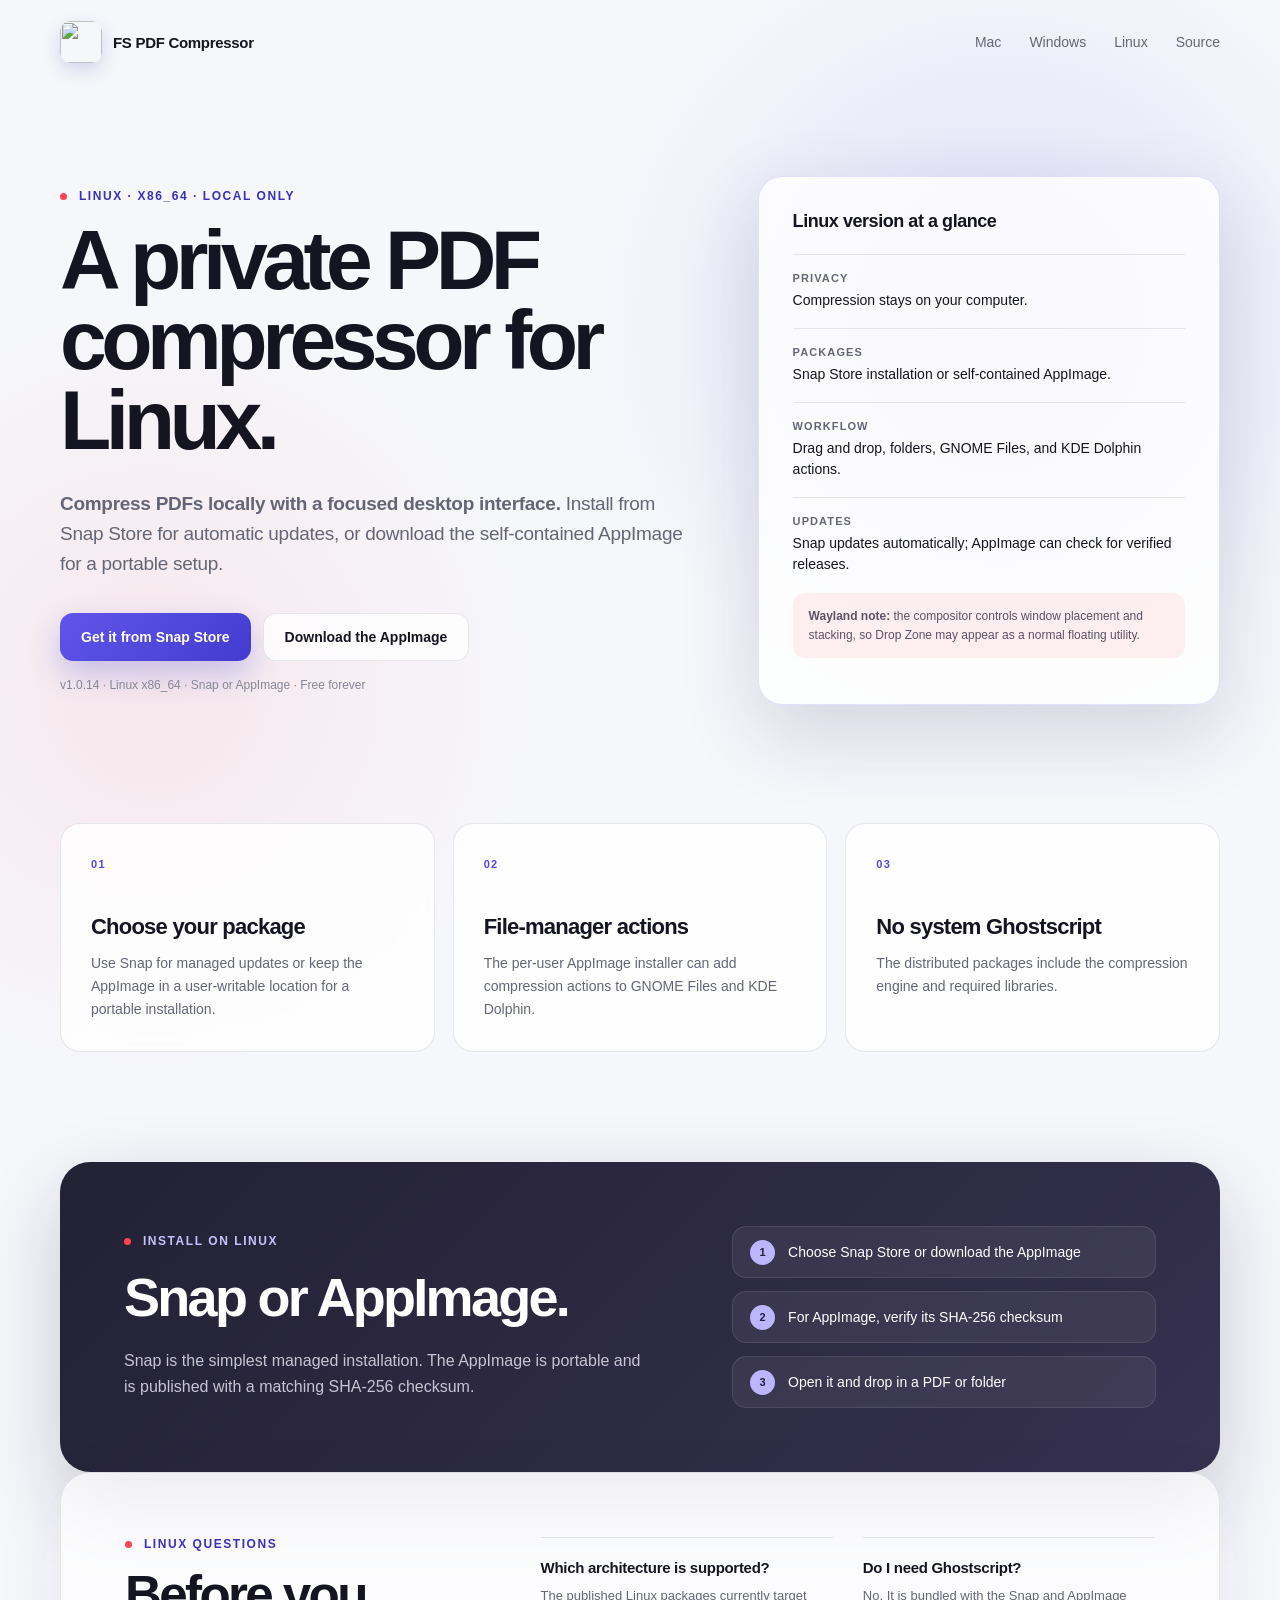
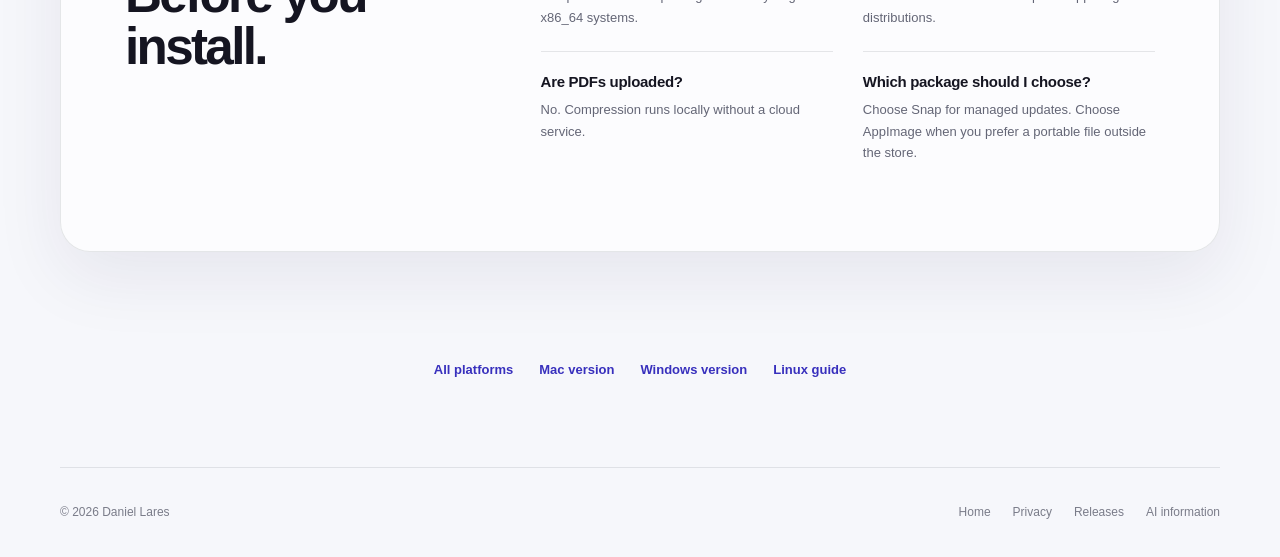
==== docs/linux/index.html @ e6e1ffca "Add platform-specific download pages" ====
<!doctype html>
<html lang="en">
  <head>
    <meta charset="utf-8">
    <meta name="viewport" content="width=device-width, initial-scale=1">
    <title>Free Offline PDF Compressor for Linux | FS PDF Compressor</title>
    <meta name="description" content="Compress PDFs locally on x86_64 Linux. Install from Snap Store or use the portable AppImage. Free, open source, and private.">
    <meta name="robots" content="index, follow, max-image-preview:large"><meta name="theme-color" content="#f6f7fb"><link rel="canonical" href="https://gitlares.github.io/fs-pdf-compressor/linux/">
    <meta property="og:type" content="website"><meta property="og:title" content="Free Offline PDF Compressor for Linux | FS PDF Compressor"><meta property="og:description" content="A private Linux PDF compressor available from Snap Store or as a portable AppImage."><meta property="og:url" content="https://gitlares.github.io/fs-pdf-compressor/linux/"><meta property="og:image" content="https://gitlares.github.io/fs-pdf-compressor/og.png"><meta name="twitter:card" content="summary_large_image">
    <link rel="icon" href="https://raw.githubusercontent.com/gitlares/fs-pdf-compressor/main/assets/PDFCompresor.png"><link rel="stylesheet" href="../styles.css">
    <script id="software-application-data" type="application/ld+json">{"@context":"https://schema.org","@graph":[{"@type":"WebPage","@id":"https://gitlares.github.io/fs-pdf-compressor/linux/#webpage","url":"https://gitlares.github.io/fs-pdf-compressor/linux/","name":"Free Offline PDF Compressor for Linux","about":{"@id":"https://gitlares.github.io/fs-pdf-compressor/#software"},"inLanguage":"en"},{"@type":"SoftwareApplication","@id":"https://gitlares.github.io/fs-pdf-compressor/#software","name":"FS PDF Compressor","description":"A free, open-source desktop PDF compressor that processes files locally on x86_64 Linux.","applicationCategory":"UtilitiesApplication","operatingSystem":"Linux x86_64","softwareVersion":"1.0.14","downloadUrl":"https://snapcraft.io/fs-pdf-compressor","license":"https://github.com/gitlares/fs-pdf-compressor/blob/main/LICENSE","isAccessibleForFree":true,"offers":{"@type":"Offer","price":"0","priceCurrency":"USD"}}]}</script>
    <script src="../app.js" defer></script>
  </head>
  <body>
    <header class="site-header"><a class="brand" href="../?platform=all" aria-label="FS PDF Compressor home"><img src="https://raw.githubusercontent.com/gitlares/fs-pdf-compressor/main/assets/PDFCompresor.png" alt="" width="42" height="42"><span>FS PDF Compressor</span></a><nav aria-label="Primary navigation"><a href="../mac/">Mac</a><a href="../windows/">Windows</a><a href="../linux/" aria-current="page">Linux</a><a href="https://github.com/gitlares/fs-pdf-compressor">Source</a></nav></header>
    <main>
      <section class="platform-hero"><div><p class="eyebrow"><span></span> Linux · x86_64 · Local only</p><h1>A private PDF compressor for Linux.</h1><p class="lede"><strong>Compress PDFs locally with a focused desktop interface.</strong> Install from Snap Store for automatic updates, or download the self-contained AppImage for a portable setup.</p><div class="hero-actions"><a class="button primary" href="https://snapcraft.io/fs-pdf-compressor">Get it from Snap Store</a><a class="button secondary" id="linux-download-button" href="https://github.com/gitlares/fs-pdf-compressor/releases/latest/download/FS-PDF-Compressor-x86_64.AppImage">Download the AppImage</a></div><p class="release-meta"><span data-release-version>v1.0.14</span> · Linux x86_64 · Snap or AppImage · Free forever</p></div>
        <aside class="platform-panel" aria-label="Linux version facts"><h2>Linux version at a glance</h2><dl><div><dt>Privacy</dt><dd>Compression stays on your computer.</dd></div><div><dt>Packages</dt><dd>Snap Store installation or self-contained AppImage.</dd></div><div><dt>Workflow</dt><dd>Drag and drop, folders, GNOME Files, and KDE Dolphin actions.</dd></div><div><dt>Updates</dt><dd>Snap updates automatically; AppImage can check for verified releases.</dd></div></dl><p class="platform-note"><strong>Wayland note:</strong> the compositor controls window placement and stacking, so Drop Zone may appear as a normal floating utility.</p></aside>
      </section>
      <section class="features" aria-label="Linux features"><article><span class="feature-number">01</span><h2>Choose your package</h2><p>Use Snap for managed updates or keep the AppImage in a user-writable location for a portable installation.</p></article><article><span class="feature-number">02</span><h2>File-manager actions</h2><p>The per-user AppImage installer can add compression actions to GNOME Files and KDE Dolphin.</p></article><article><span class="feature-number">03</span><h2>No system Ghostscript</h2><p>The distributed packages include the compression engine and required libraries.</p></article></section>
      <section class="install-card"><div><p class="eyebrow"><span></span> Install on Linux</p><h2>Snap or AppImage.</h2><p>Snap is the simplest managed installation. The AppImage is portable and is published with a matching SHA-256 checksum.</p></div><div class="platform-installs"><ol><li><span>1</span>Choose Snap Store or download the AppImage</li><li><span>2</span>For AppImage, verify its SHA-256 checksum</li><li><span>3</span>Open it and drop in a PDF or folder</li></ol></div></section>
      <section class="answers" aria-labelledby="linux-answers-title"><div class="answers-intro"><p class="eyebrow"><span></span> Linux questions</p><h2 id="linux-answers-title">Before you install.</h2></div><dl class="answers-grid"><div><dt>Which architecture is supported?</dt><dd>The published Linux packages currently target x86_64 systems.</dd></div><div><dt>Do I need Ghostscript?</dt><dd>No. It is bundled with the Snap and AppImage distributions.</dd></div><div><dt>Are PDFs uploaded?</dt><dd>No. Compression runs locally without a cloud service.</dd></div><div><dt>Which package should I choose?</dt><dd>Choose Snap for managed updates. Choose AppImage when you prefer a portable file outside the store.</dd></div></dl></section>
      <div class="platform-links"><a href="../?platform=all">All platforms</a><a href="../mac/">Mac version</a><a href="../windows/">Windows version</a><a href="https://github.com/gitlares/fs-pdf-compressor/blob/main/docs/LINUX.md">Linux guide</a></div>
    </main>
    <footer><span>© 2026 Daniel Lares</span><div><a href="../?platform=all">Home</a><a href="https://github.com/gitlares/fs-pdf-compressor/blob/main/PRIVACY.md">Privacy</a><a href="https://github.com/gitlares/fs-pdf-compressor/releases">Releases</a><a href="../llms.txt">AI information</a></div></footer>
  </body>
</html>
---- docs/styles.css ----
:root {
  color-scheme: light;
  --ink: #151521;
  --muted: #646676;
  --line: rgba(27, 29, 45, 0.1);
  --surface: rgba(255, 255, 255, 0.82);
  --blue: #5148e5;
  --blue-dark: #3830bd;
  --red: #ff4254;
  --shadow: 0 28px 80px rgba(34, 31, 78, 0.16);
}

* { box-sizing: border-box; }

html { scroll-behavior: smooth; }

body {
  margin: 0;
  color: var(--ink);
  background:
    radial-gradient(circle at 78% 15%, rgba(86, 76, 231, 0.15), transparent 25rem),
    radial-gradient(circle at 12% 32%, rgba(255, 66, 84, 0.09), transparent 24rem),
    #f6f7fb;
  font-family: -apple-system, BlinkMacSystemFont, "SF Pro Display", "Helvetica Neue", sans-serif;
  -webkit-font-smoothing: antialiased;
}

a { color: inherit; text-decoration: none; }

.site-header,
main,
footer {
  width: min(1160px, calc(100% - 40px));
  margin-inline: auto;
}

.site-header {
  height: 84px;
  display: flex;
  align-items: center;
  justify-content: space-between;
}

.brand { display: flex; align-items: center; gap: 11px; font-size: 15px; font-weight: 700; letter-spacing: -0.02em; }
.brand img { border-radius: 11px; box-shadow: 0 7px 18px rgba(44, 36, 141, 0.16); }
nav { display: flex; gap: 28px; font-size: 14px; color: var(--muted); }
nav a:hover, footer a:hover { color: var(--ink); }

.hero {
  min-height: 670px;
  display: grid;
  grid-template-columns: 0.9fr 1.1fr;
  gap: 64px;
  align-items: center;
  padding: 54px 0 86px;
}

.eyebrow {
  margin: 0 0 18px;
  color: var(--blue-dark);
  font-size: 12px;
  font-weight: 750;
  letter-spacing: 0.13em;
  text-transform: uppercase;
}

.eyebrow span { display: inline-block; width: 7px; height: 7px; margin-right: 7px; border-radius: 50%; background: var(--red); }

h1 {
  margin: 0;
  font-size: clamp(54px, 7vw, 84px);
  line-height: 0.95;
  letter-spacing: -0.065em;
  font-weight: 760;
}

.lede { max-width: 560px; margin: 28px 0 0; color: var(--muted); font-size: 19px; line-height: 1.58; letter-spacing: -0.015em; }
.hero-actions { display: flex; flex-wrap: wrap; gap: 12px; margin-top: 34px; }
.button { min-height: 48px; padding: 0 21px; border-radius: 13px; display: inline-flex; align-items: center; justify-content: center; gap: 9px; font-size: 14px; font-weight: 700; transition: transform .18s ease, box-shadow .18s ease, background .18s ease; }
.button:hover { transform: translateY(-2px); }
.button.primary { color: white; background: linear-gradient(135deg, #5f55ea, #433bcf); box-shadow: 0 13px 30px rgba(74, 64, 214, 0.26); }
.button.primary:hover { box-shadow: 0 17px 34px rgba(74, 64, 214, 0.34); }
.button.secondary { background: rgba(255, 255, 255, 0.78); border: 1px solid var(--line); }
.release-meta { margin: 17px 0 0; color: #858796; font-size: 12px; }

.app-preview { overflow: hidden; border: 1px solid rgba(44, 46, 70, 0.18); border-radius: 22px; background: #fafafa; box-shadow: var(--shadow); transform: perspective(1200px) rotateY(-2deg) rotateX(1deg); }
.window-titlebar { height: 48px; display: grid; grid-template-columns: 1fr auto 1fr; align-items: center; padding: 0 17px; border-bottom: 1px solid #dddde2; background: rgba(249, 249, 249, 0.92); }
.window-titlebar strong { font-size: 13px; color: #50515a; }
.traffic-lights { display: flex; gap: 8px; }
.traffic-lights i { width: 12px; height: 12px; border-radius: 50%; background: #ff5f57; border: 1px solid rgba(0, 0, 0, 0.08); }
.traffic-lights i:nth-child(2) { background: #febc2e; }
.traffic-lights i:nth-child(3) { background: #28c840; }
.drop-area { height: 360px; display: grid; place-items: center; background: #f7f7f7; }
.drop-target { width: 165px; height: 165px; display: grid; place-items: center; border: 3px dashed #d5d5da; border-radius: 24px; }
.arrow { color: #c7c7cd; font-size: 70px; font-weight: 180; line-height: 1; transform: translateY(-5px); }
.window-footer { min-height: 52px; padding: 9px 14px; display: flex; align-items: center; gap: 12px; border-top: 1px solid #d8d8dc; background: rgba(250, 250, 250, 0.96); font-size: 11px; color: #555660; }
.small-button, .again { min-height: 28px; padding: 0 11px; border-radius: 8px; display: inline-flex; align-items: center; justify-content: center; background: #ececef; }
.small-button { min-width: 34px; padding-inline: 8px; }
.footer-copy { flex: 1; white-space: nowrap; }
.checkbox { white-space: nowrap; display: flex; gap: 5px; align-items: center; }
.checkbox i { width: 13px; height: 13px; border-radius: 4px; background: #e0e0e4; }
.again { color: #b0b0b6; white-space: nowrap; }

.features { display: grid; grid-template-columns: repeat(3, 1fr); gap: 18px; padding: 42px 0 110px; }
.features article { padding: 30px; border: 1px solid var(--line); border-radius: 20px; background: var(--surface); backdrop-filter: blur(16px); }
.feature-number { color: var(--blue); font-size: 11px; font-weight: 800; letter-spacing: .12em; }
.features h2 { margin: 42px 0 12px; font-size: 22px; letter-spacing: -0.035em; }
.features p { margin: 0; color: var(--muted); font-size: 14px; line-height: 1.65; }

.release-card {
  margin-bottom: 110px;
  padding: 58px 64px;
  display: grid;
  grid-template-columns: .85fr 1.15fr;
  gap: 72px;
  border: 1px solid rgba(81, 72, 229, 0.16);
  border-radius: 30px;
  background: linear-gradient(135deg, rgba(255, 255, 255, 0.9), rgba(238, 236, 255, 0.82));
  box-shadow: 0 24px 70px rgba(34, 31, 78, 0.08);
}
.release-card h2 { margin: 0; font-size: clamp(36px, 4vw, 52px); line-height: 1; letter-spacing: -0.052em; }
.release-card-details > p { margin: 0; color: var(--muted); font-size: 15px; line-height: 1.72; }
.release-card ul { margin: 26px 0 0; padding: 0; list-style: none; display: grid; gap: 13px; }
.release-card li { position: relative; padding-left: 24px; color: var(--ink); font-size: 14px; line-height: 1.58; }
.release-card li::before { content: "✓"; position: absolute; left: 0; color: var(--blue); font-weight: 800; }
.release-links { margin-top: 30px; display: flex; flex-wrap: wrap; gap: 12px 24px; }
.release-links a { color: var(--blue-dark); font-size: 13px; font-weight: 750; }
.release-links a:hover { text-decoration: underline; }

.answers {
  margin-bottom: 110px;
  padding: 64px;
  display: grid;
  grid-template-columns: .72fr 1.28fr;
  gap: 70px;
  border: 1px solid var(--line);
  border-radius: 30px;
  background: rgba(255, 255, 255, 0.66);
  box-shadow: 0 24px 70px rgba(34, 31, 78, 0.08);
}

.answers-intro h2 {
  margin: 0;
  max-width: 390px;
  font-size: clamp(36px, 4vw, 52px);
  line-height: 1;
  letter-spacing: -0.052em;
}

.answers-intro > p:not(.eyebrow) {
  max-width: 430px;
  margin: 22px 0 0;
  color: var(--muted);
  font-size: 15px;
  line-height: 1.7;
}

.answers-grid {
  margin: 0;
  display: grid;
  grid-template-columns: repeat(2, minmax(0, 1fr));
  gap: 0 30px;
}

.answers-grid div {
  padding: 21px 0 23px;
  border-top: 1px solid var(--line);
}

.answers-grid dt {
  color: var(--ink);
  font-size: 15px;
  font-weight: 730;
  letter-spacing: -0.02em;
}

.answers-grid dd {
  margin: 9px 0 0;
  color: var(--muted);
  font-size: 13px;
  line-height: 1.65;
}

.install-card { padding: 64px; display: grid; grid-template-columns: 1.1fr .9fr; gap: 90px; align-items: center; border-radius: 30px; color: white; background: linear-gradient(135deg, #232134, #35314f); box-shadow: 0 30px 80px rgba(24, 22, 46, 0.2); }
.install-card .eyebrow { color: #c7c1ff; }
.install-card h2 { margin: 0; font-size: clamp(34px, 5vw, 54px); letter-spacing: -0.05em; }
.install-card p:not(.eyebrow) { max-width: 590px; margin: 20px 0 0; color: #c7c5d2; line-height: 1.65; }
.platform-installs { display: grid; gap: 22px; }
.platform-installs h3 { margin: 0 0 10px; color: #dedbe9; font-size: 12px; letter-spacing: .12em; text-transform: uppercase; }
.install-card ol { margin: 0; padding: 0; list-style: none; display: grid; gap: 13px; }
.install-card li { min-height: 52px; padding: 0 17px; display: flex; align-items: center; gap: 13px; border: 1px solid rgba(255,255,255,.1); border-radius: 14px; background: rgba(255,255,255,.06); font-size: 14px; }
.install-card li span { width: 25px; height: 25px; display: grid; place-items: center; border-radius: 50%; color: #242136; background: #bcb6ff; font-size: 11px; font-weight: 800; }

.closing { padding: 130px 20px 110px; text-align: center; }
.closing img { border-radius: 25px; box-shadow: 0 18px 50px rgba(70, 57, 192, 0.18); }
.closing h2 { margin: 30px 0 8px; font-size: clamp(42px, 6vw, 70px); letter-spacing: -0.06em; }
.closing p { color: var(--muted); }
.centered { justify-content: center; }

footer { min-height: 90px; padding: 28px 0; display: flex; justify-content: space-between; align-items: center; border-top: 1px solid var(--line); color: #7a7c89; font-size: 12px; }
footer div { display: flex; gap: 22px; }

.platform-hero {
  padding: 92px 0 76px;
  display: grid;
  grid-template-columns: 1.15fr .85fr;
  gap: 72px;
  align-items: center;
}

.platform-hero h1 { max-width: 820px; }
.platform-hero .lede { max-width: 680px; }

.platform-panel {
  padding: 34px;
  border: 1px solid rgba(81, 72, 229, 0.16);
  border-radius: 24px;
  background: rgba(255, 255, 255, 0.8);
  box-shadow: var(--shadow);
}

.platform-panel h2 { margin: 0 0 22px; font-size: 18px; letter-spacing: -.025em; }
.platform-panel dl { margin: 0; display: grid; gap: 17px; }
.platform-panel div { padding-top: 17px; border-top: 1px solid var(--line); }
.platform-panel dt { color: var(--muted); font-size: 11px; font-weight: 750; letter-spacing: .1em; text-transform: uppercase; }
.platform-panel dd { margin: 6px 0 0; font-size: 14px; line-height: 1.5; }

.platform-note {
  margin-top: 18px;
  padding: 14px 16px;
  border-radius: 12px;
  color: #5b5366;
  background: rgba(255, 66, 84, 0.08);
  font-size: 12px;
  line-height: 1.55;
}

.platform-links {
  margin: 0 0 90px;
  display: flex;
  flex-wrap: wrap;
  justify-content: center;
  gap: 12px 26px;
  color: var(--blue-dark);
  font-size: 13px;
  font-weight: 700;
}

.platform-links a:hover { text-decoration: underline; }

@media (max-width: 900px) {
  .hero { grid-template-columns: 1fr; gap: 56px; padding-top: 70px; }
  .app-preview { transform: none; }
  .features { grid-template-columns: 1fr; }
  .features h2 { margin-top: 24px; }
  .release-card { grid-template-columns: 1fr; gap: 38px; padding: 42px; }
  .answers { grid-template-columns: 1fr; gap: 38px; padding: 42px; }
  .install-card { grid-template-columns: 1fr; gap: 42px; padding: 42px; }
  .platform-hero { grid-template-columns: 1fr; gap: 42px; padding-top: 70px; }
}

@media (max-width: 620px) {
  .site-header, main, footer { width: min(100% - 24px, 1160px); }
  .site-header nav { gap: 15px; }
  .brand span { display: none; }
  .hero { min-height: auto; padding-top: 50px; }
  h1 { font-size: 54px; }
  .lede { font-size: 17px; }
  .hero-actions { align-items: stretch; flex-direction: column; }
  .button { width: 100%; }
  .drop-area { height: 260px; }
  .drop-target { width: 130px; height: 130px; }
  .window-footer { gap: 8px; }
  .checkbox, .again { display: none; }
  .features { padding-bottom: 70px; }
  .release-card { margin-bottom: 70px; padding: 32px 24px; border-radius: 22px; }
  .answers { margin-bottom: 70px; padding: 32px 24px; border-radius: 22px; }
  .answers-grid { grid-template-columns: 1fr; }
  .install-card { padding: 32px 24px; border-radius: 22px; }
  .closing { padding: 90px 10px 80px; }
  footer { align-items: flex-start; gap: 18px; flex-direction: column; }
}

@media (prefers-reduced-motion: reduce) {
  html { scroll-behavior: auto; }
  .button { transition: none; }
}
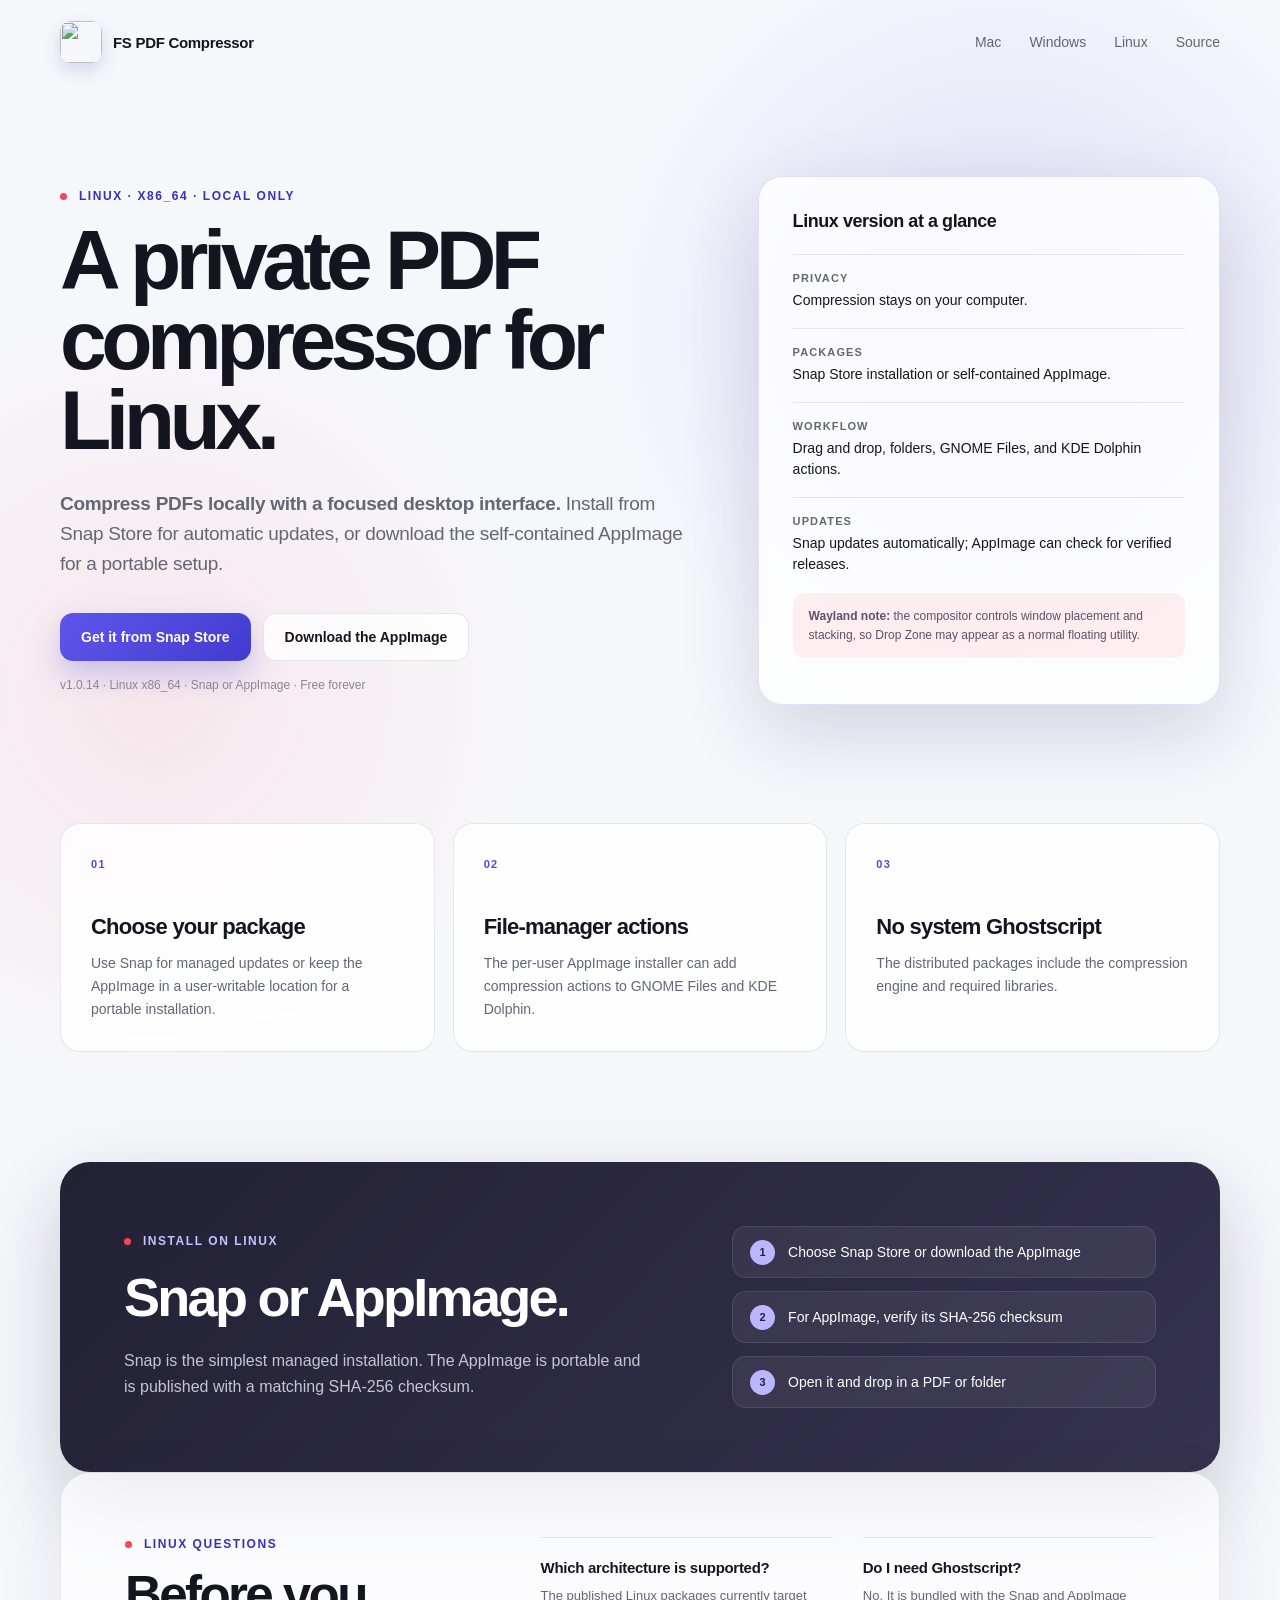
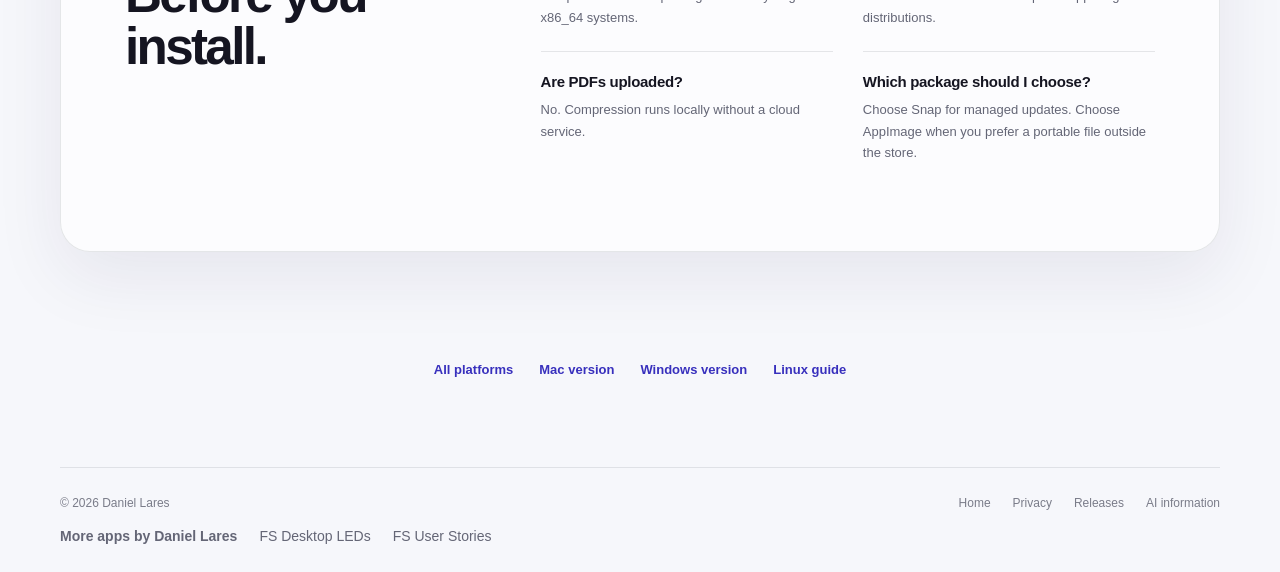
==== commit 6f191b78: "Link related FS apps in the README and website footer" ====
--- a/docs/linux/index.html
+++ b/docs/linux/index.html
@@ -22,6 +22,12 @@
       <section class="answers" aria-labelledby="linux-answers-title"><div class="answers-intro"><p class="eyebrow"><span></span> Linux questions</p><h2 id="linux-answers-title">Before you install.</h2></div><dl class="answers-grid"><div><dt>Which architecture is supported?</dt><dd>The published Linux packages currently target x86_64 systems.</dd></div><div><dt>Do I need Ghostscript?</dt><dd>No. It is bundled with the Snap and AppImage distributions.</dd></div><div><dt>Are PDFs uploaded?</dt><dd>No. Compression runs locally without a cloud service.</dd></div><div><dt>Which package should I choose?</dt><dd>Choose Snap for managed updates. Choose AppImage when you prefer a portable file outside the store.</dd></div></dl></section>
       <div class="platform-links"><a href="../?platform=all">All platforms</a><a href="../mac/">Mac version</a><a href="../windows/">Windows version</a><a href="https://github.com/gitlares/fs-pdf-compressor/blob/main/docs/LINUX.md">Linux guide</a></div>
     </main>
-    <footer><span>© 2026 Daniel Lares</span><div><a href="../?platform=all">Home</a><a href="https://github.com/gitlares/fs-pdf-compressor/blob/main/PRIVACY.md">Privacy</a><a href="https://github.com/gitlares/fs-pdf-compressor/releases">Releases</a><a href="../llms.txt">AI information</a></div></footer>
+    <footer><span>© 2026 Daniel Lares</span><div><a href="../?platform=all">Home</a><a href="https://github.com/gitlares/fs-pdf-compressor/blob/main/PRIVACY.md">Privacy</a><a href="https://github.com/gitlares/fs-pdf-compressor/releases">Releases</a><a href="../llms.txt">AI information</a></div>
+      <nav class="related-projects" aria-label="More apps by Daniel Lares">
+        <span>More apps by Daniel Lares</span>
+        <a href="https://gitlares.github.io/fs-desktop-leds/">FS Desktop LEDs</a>
+        <a href="https://gitlares.github.io/fs-user-stories/">FS User Stories</a>
+      </nav>
+    </footer>
   </body>
 </html>
--- a/docs/styles.css
+++ b/docs/styles.css
@@ -285,3 +285,28 @@
   html { scroll-behavior: auto; }
   .button { transition: none; }
 }
+
+/* Shared project links wrap independently from the utility links. */
+footer {
+  flex-wrap: wrap;
+  gap: 18px 24px;
+}
+footer > div {
+  flex-wrap: wrap;
+  max-width: 100%;
+  gap: 12px 22px;
+}
+footer .related-projects {
+  flex-basis: 100%;
+  display: flex;
+  flex-wrap: wrap;
+  align-items: center;
+  gap: 12px 22px;
+}
+footer .related-projects span {
+  font-weight: 600;
+}
+footer .related-projects a:hover {
+  text-decoration: underline;
+  text-underline-offset: 3px;
+}
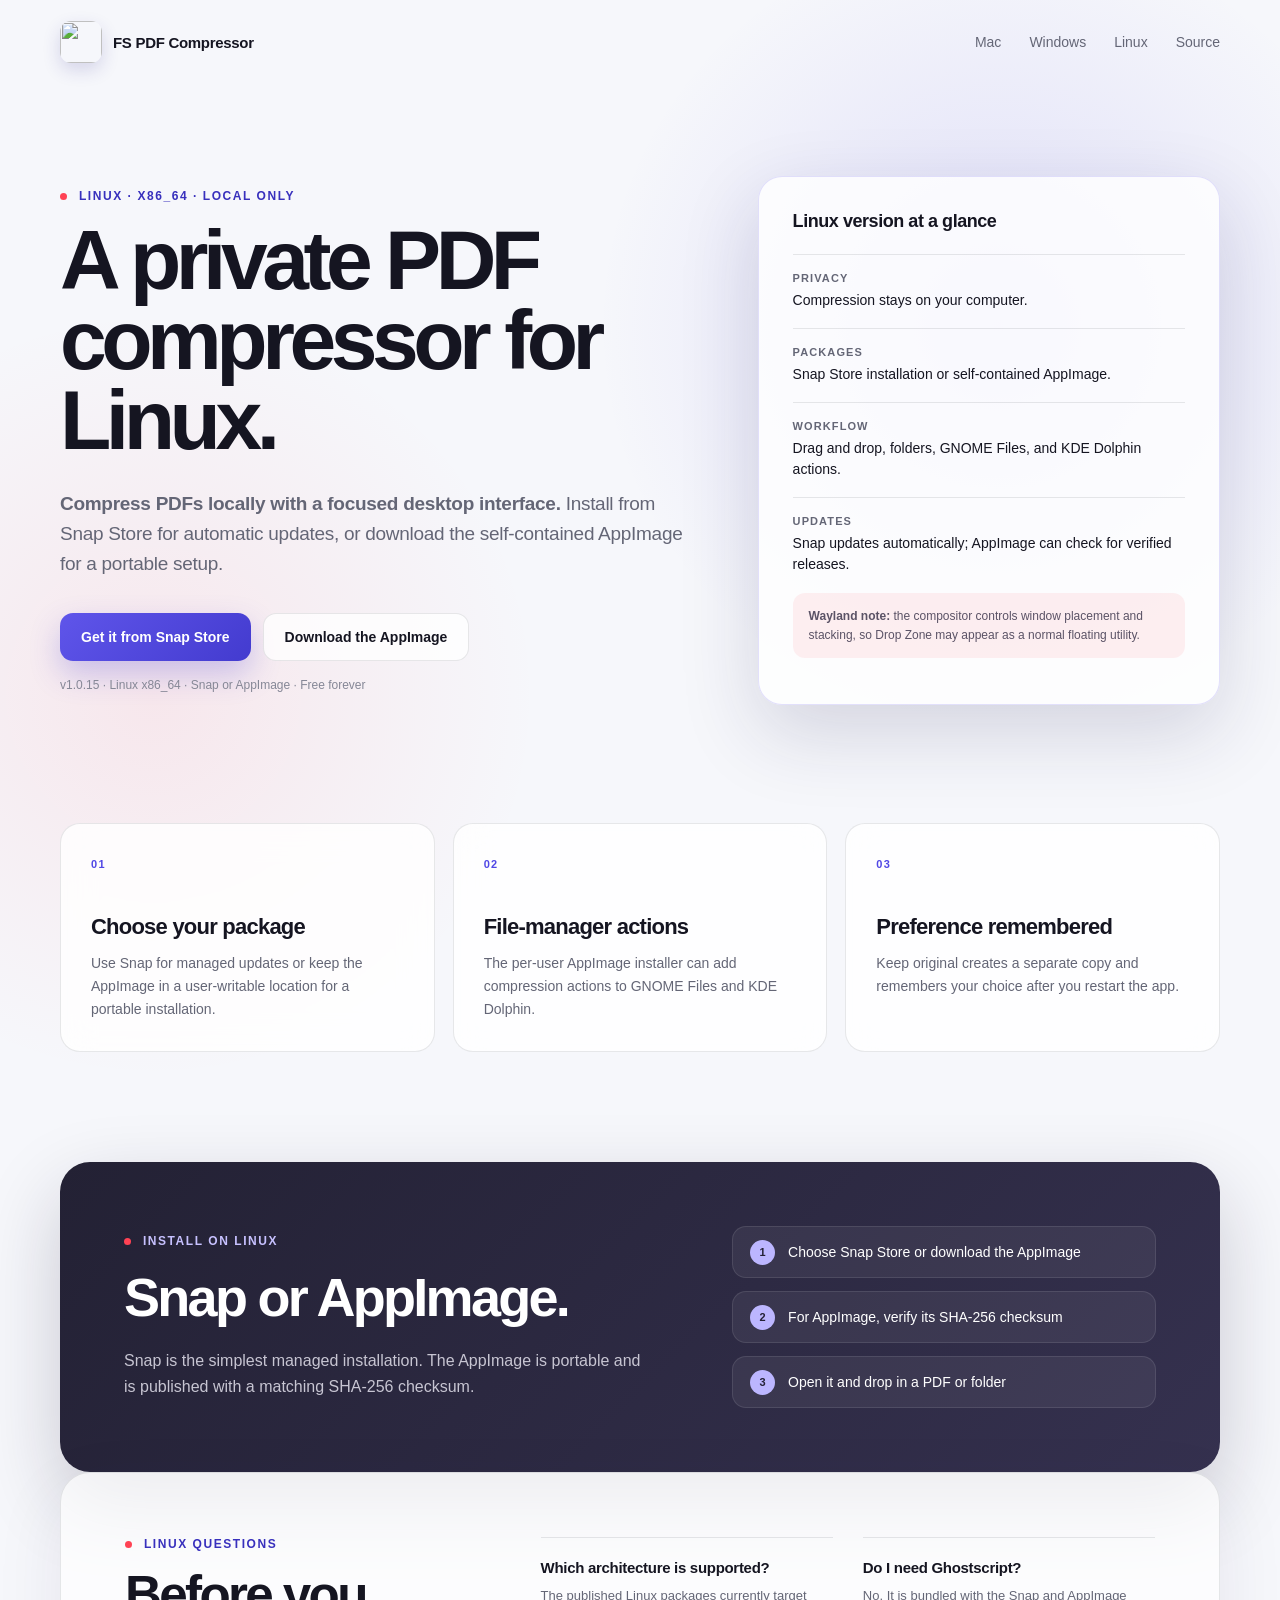
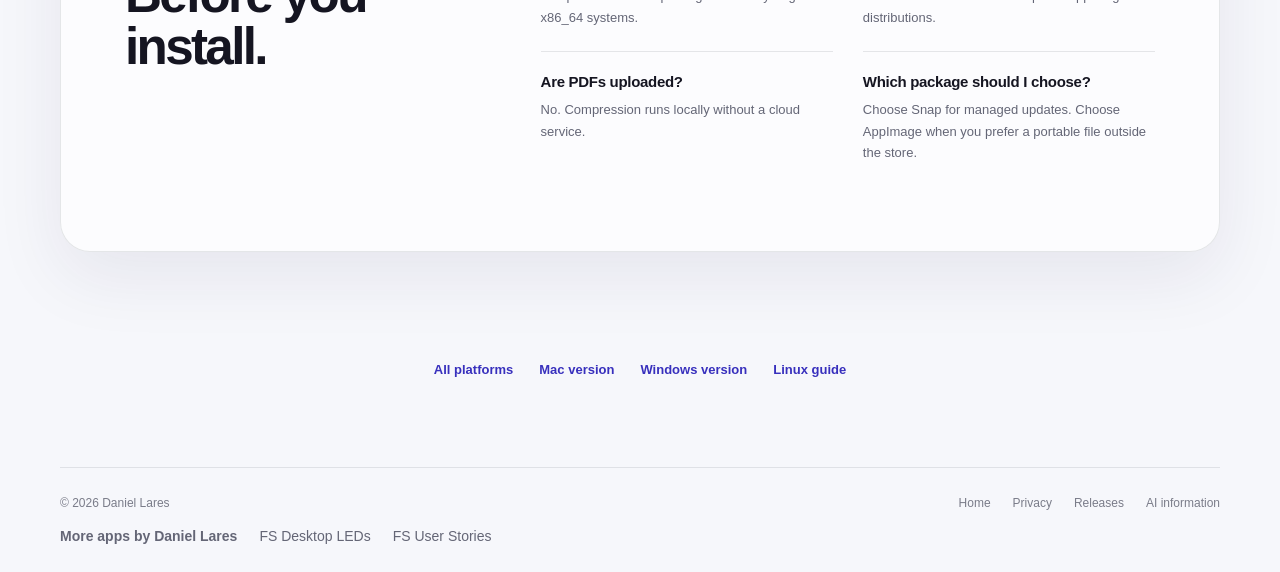
==== commit 626de981: "Publish 1.0.15 documentation" ====
--- a/docs/linux/index.html
+++ b/docs/linux/index.html
@@ -8,16 +8,16 @@
     <meta name="robots" content="index, follow, max-image-preview:large"><meta name="theme-color" content="#f6f7fb"><link rel="canonical" href="https://gitlares.github.io/fs-pdf-compressor/linux/">
     <meta property="og:type" content="website"><meta property="og:title" content="Free Offline PDF Compressor for Linux | FS PDF Compressor"><meta property="og:description" content="A private Linux PDF compressor available from Snap Store or as a portable AppImage."><meta property="og:url" content="https://gitlares.github.io/fs-pdf-compressor/linux/"><meta property="og:image" content="https://gitlares.github.io/fs-pdf-compressor/og.png"><meta name="twitter:card" content="summary_large_image">
     <link rel="icon" href="https://raw.githubusercontent.com/gitlares/fs-pdf-compressor/main/assets/PDFCompresor.png"><link rel="stylesheet" href="../styles.css">
-    <script id="software-application-data" type="application/ld+json">{"@context":"https://schema.org","@graph":[{"@type":"WebPage","@id":"https://gitlares.github.io/fs-pdf-compressor/linux/#webpage","url":"https://gitlares.github.io/fs-pdf-compressor/linux/","name":"Free Offline PDF Compressor for Linux","about":{"@id":"https://gitlares.github.io/fs-pdf-compressor/#software"},"inLanguage":"en"},{"@type":"SoftwareApplication","@id":"https://gitlares.github.io/fs-pdf-compressor/#software","name":"FS PDF Compressor","description":"A free, open-source desktop PDF compressor that processes files locally on x86_64 Linux.","applicationCategory":"UtilitiesApplication","operatingSystem":"Linux x86_64","softwareVersion":"1.0.14","downloadUrl":"https://snapcraft.io/fs-pdf-compressor","license":"https://github.com/gitlares/fs-pdf-compressor/blob/main/LICENSE","isAccessibleForFree":true,"offers":{"@type":"Offer","price":"0","priceCurrency":"USD"}}]}</script>
+    <script id="software-application-data" type="application/ld+json">{"@context":"https://schema.org","@graph":[{"@type":"WebPage","@id":"https://gitlares.github.io/fs-pdf-compressor/linux/#webpage","url":"https://gitlares.github.io/fs-pdf-compressor/linux/","name":"Free Offline PDF Compressor for Linux","about":{"@id":"https://gitlares.github.io/fs-pdf-compressor/#software"},"inLanguage":"en"},{"@type":"SoftwareApplication","@id":"https://gitlares.github.io/fs-pdf-compressor/#software","name":"FS PDF Compressor","description":"A free, open-source desktop PDF compressor that processes files locally on x86_64 Linux.","applicationCategory":"UtilitiesApplication","operatingSystem":"Linux x86_64","softwareVersion":"1.0.15","downloadUrl":"https://snapcraft.io/fs-pdf-compressor","license":"https://github.com/gitlares/fs-pdf-compressor/blob/main/LICENSE","isAccessibleForFree":true,"offers":{"@type":"Offer","price":"0","priceCurrency":"USD"}}]}</script>
     <script src="../app.js" defer></script>
   </head>
   <body>
     <header class="site-header"><a class="brand" href="../?platform=all" aria-label="FS PDF Compressor home"><img src="https://raw.githubusercontent.com/gitlares/fs-pdf-compressor/main/assets/PDFCompresor.png" alt="" width="42" height="42"><span>FS PDF Compressor</span></a><nav aria-label="Primary navigation"><a href="../mac/">Mac</a><a href="../windows/">Windows</a><a href="../linux/" aria-current="page">Linux</a><a href="https://github.com/gitlares/fs-pdf-compressor">Source</a></nav></header>
     <main>
-      <section class="platform-hero"><div><p class="eyebrow"><span></span> Linux · x86_64 · Local only</p><h1>A private PDF compressor for Linux.</h1><p class="lede"><strong>Compress PDFs locally with a focused desktop interface.</strong> Install from Snap Store for automatic updates, or download the self-contained AppImage for a portable setup.</p><div class="hero-actions"><a class="button primary" href="https://snapcraft.io/fs-pdf-compressor">Get it from Snap Store</a><a class="button secondary" id="linux-download-button" href="https://github.com/gitlares/fs-pdf-compressor/releases/latest/download/FS-PDF-Compressor-x86_64.AppImage">Download the AppImage</a></div><p class="release-meta"><span data-release-version>v1.0.14</span> · Linux x86_64 · Snap or AppImage · Free forever</p></div>
+      <section class="platform-hero"><div><p class="eyebrow"><span></span> Linux · x86_64 · Local only</p><h1>A private PDF compressor for Linux.</h1><p class="lede"><strong>Compress PDFs locally with a focused desktop interface.</strong> Install from Snap Store for automatic updates, or download the self-contained AppImage for a portable setup.</p><div class="hero-actions"><a class="button primary" href="https://snapcraft.io/fs-pdf-compressor">Get it from Snap Store</a><a class="button secondary" id="linux-download-button" href="https://github.com/gitlares/fs-pdf-compressor/releases/latest/download/FS-PDF-Compressor-x86_64.AppImage">Download the AppImage</a></div><p class="release-meta"><span data-release-version>v1.0.15</span> · Linux x86_64 · Snap or AppImage · Free forever</p></div>
         <aside class="platform-panel" aria-label="Linux version facts"><h2>Linux version at a glance</h2><dl><div><dt>Privacy</dt><dd>Compression stays on your computer.</dd></div><div><dt>Packages</dt><dd>Snap Store installation or self-contained AppImage.</dd></div><div><dt>Workflow</dt><dd>Drag and drop, folders, GNOME Files, and KDE Dolphin actions.</dd></div><div><dt>Updates</dt><dd>Snap updates automatically; AppImage can check for verified releases.</dd></div></dl><p class="platform-note"><strong>Wayland note:</strong> the compositor controls window placement and stacking, so Drop Zone may appear as a normal floating utility.</p></aside>
       </section>
-      <section class="features" aria-label="Linux features"><article><span class="feature-number">01</span><h2>Choose your package</h2><p>Use Snap for managed updates or keep the AppImage in a user-writable location for a portable installation.</p></article><article><span class="feature-number">02</span><h2>File-manager actions</h2><p>The per-user AppImage installer can add compression actions to GNOME Files and KDE Dolphin.</p></article><article><span class="feature-number">03</span><h2>No system Ghostscript</h2><p>The distributed packages include the compression engine and required libraries.</p></article></section>
+      <section class="features" aria-label="Linux features"><article><span class="feature-number">01</span><h2>Choose your package</h2><p>Use Snap for managed updates or keep the AppImage in a user-writable location for a portable installation.</p></article><article><span class="feature-number">02</span><h2>File-manager actions</h2><p>The per-user AppImage installer can add compression actions to GNOME Files and KDE Dolphin.</p></article><article><span class="feature-number">03</span><h2>Preference remembered</h2><p>Keep original creates a separate copy and remembers your choice after you restart the app.</p></article></section>
       <section class="install-card"><div><p class="eyebrow"><span></span> Install on Linux</p><h2>Snap or AppImage.</h2><p>Snap is the simplest managed installation. The AppImage is portable and is published with a matching SHA-256 checksum.</p></div><div class="platform-installs"><ol><li><span>1</span>Choose Snap Store or download the AppImage</li><li><span>2</span>For AppImage, verify its SHA-256 checksum</li><li><span>3</span>Open it and drop in a PDF or folder</li></ol></div></section>
       <section class="answers" aria-labelledby="linux-answers-title"><div class="answers-intro"><p class="eyebrow"><span></span> Linux questions</p><h2 id="linux-answers-title">Before you install.</h2></div><dl class="answers-grid"><div><dt>Which architecture is supported?</dt><dd>The published Linux packages currently target x86_64 systems.</dd></div><div><dt>Do I need Ghostscript?</dt><dd>No. It is bundled with the Snap and AppImage distributions.</dd></div><div><dt>Are PDFs uploaded?</dt><dd>No. Compression runs locally without a cloud service.</dd></div><div><dt>Which package should I choose?</dt><dd>Choose Snap for managed updates. Choose AppImage when you prefer a portable file outside the store.</dd></div></dl></section>
       <div class="platform-links"><a href="../?platform=all">All platforms</a><a href="../mac/">Mac version</a><a href="../windows/">Windows version</a><a href="https://github.com/gitlares/fs-pdf-compressor/blob/main/docs/LINUX.md">Linux guide</a></div>
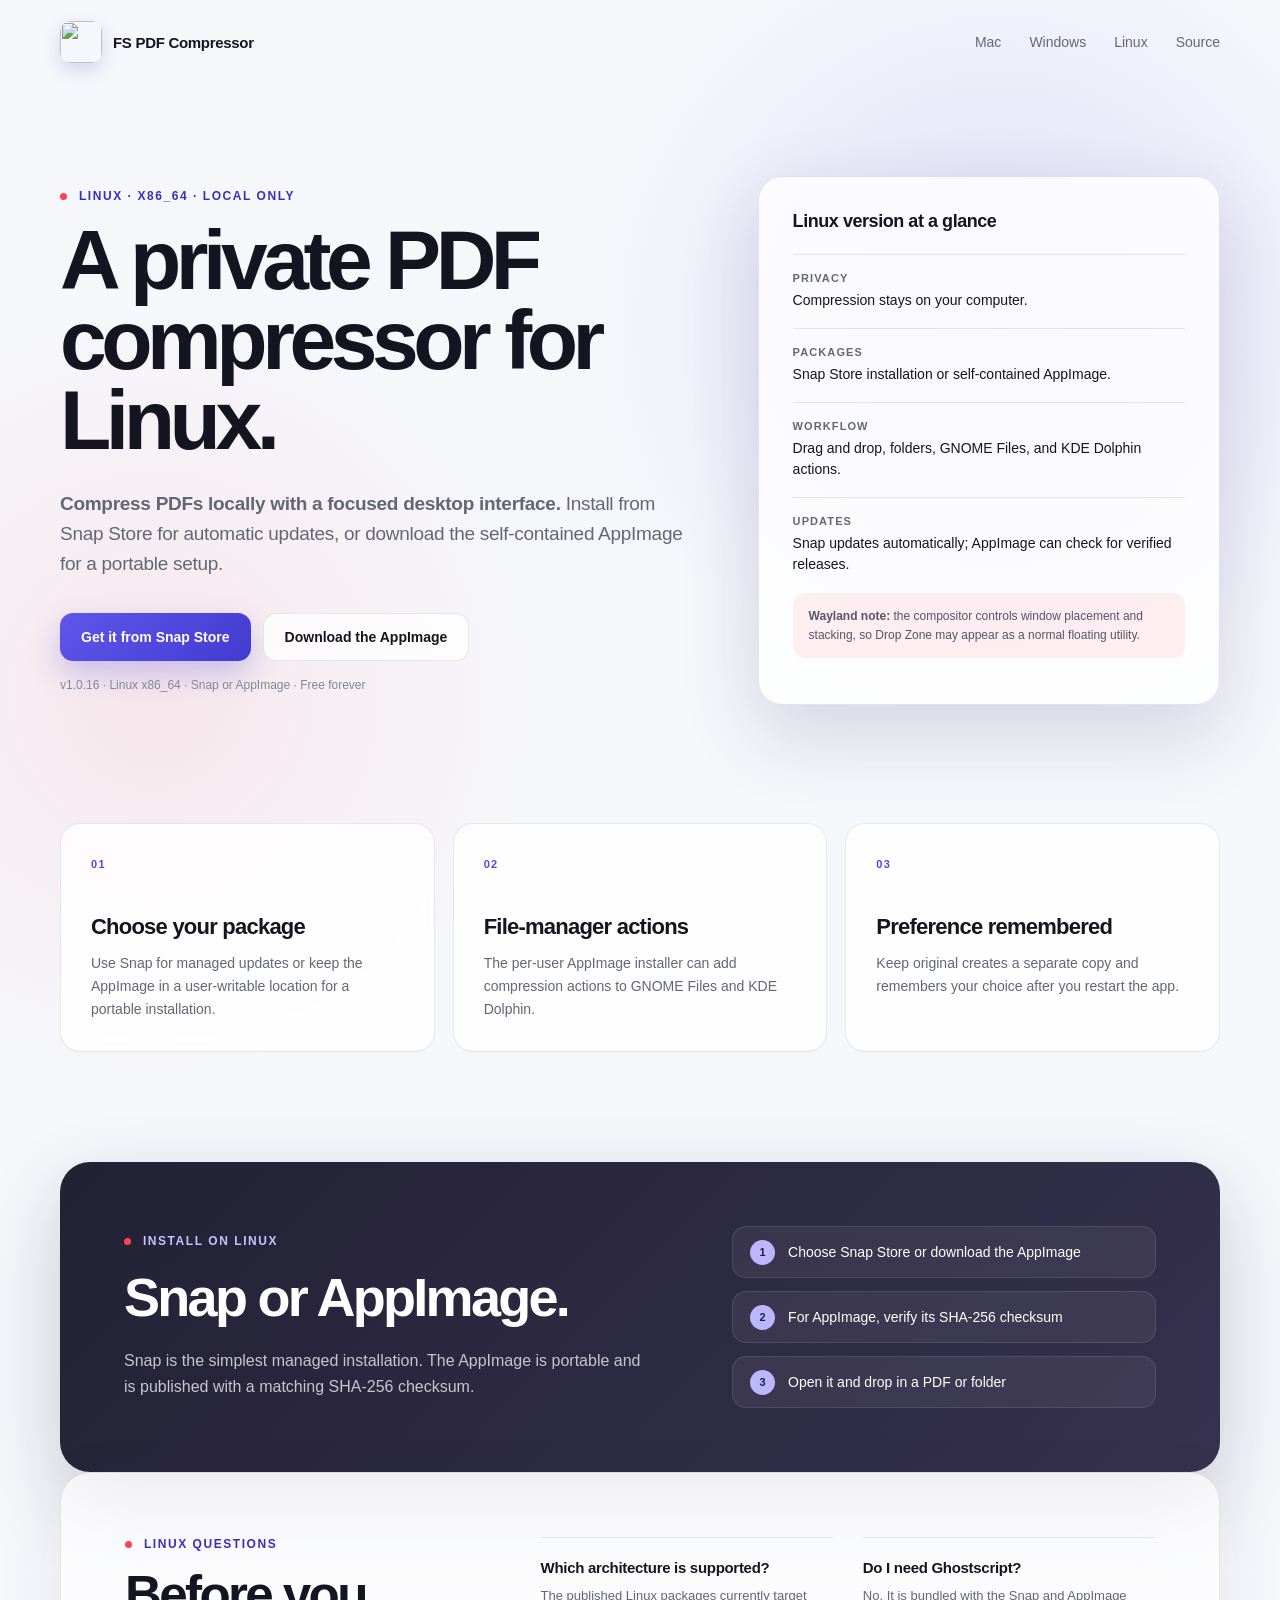
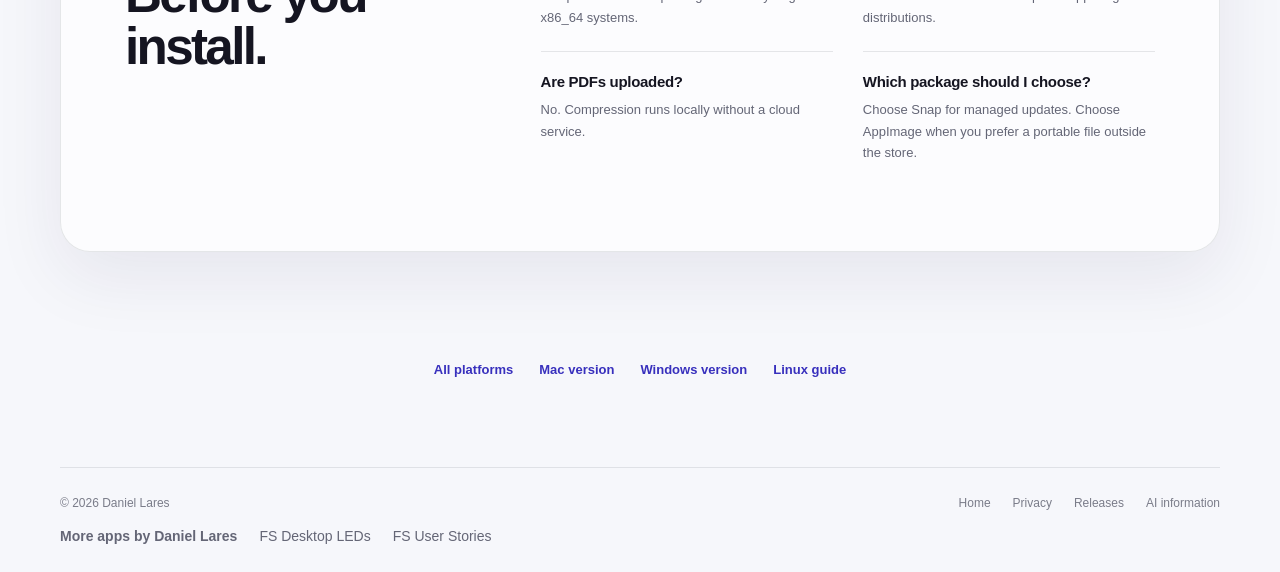
==== commit 1ceac900: "Release 1.0.16 with Ghostscript compatibility rollback" ====
--- a/docs/linux/index.html
+++ b/docs/linux/index.html
@@ -8,13 +8,13 @@
     <meta name="robots" content="index, follow, max-image-preview:large"><meta name="theme-color" content="#f6f7fb"><link rel="canonical" href="https://gitlares.github.io/fs-pdf-compressor/linux/">
     <meta property="og:type" content="website"><meta property="og:title" content="Free Offline PDF Compressor for Linux | FS PDF Compressor"><meta property="og:description" content="A private Linux PDF compressor available from Snap Store or as a portable AppImage."><meta property="og:url" content="https://gitlares.github.io/fs-pdf-compressor/linux/"><meta property="og:image" content="https://gitlares.github.io/fs-pdf-compressor/og.png"><meta name="twitter:card" content="summary_large_image">
     <link rel="icon" href="https://raw.githubusercontent.com/gitlares/fs-pdf-compressor/main/assets/PDFCompresor.png"><link rel="stylesheet" href="../styles.css">
-    <script id="software-application-data" type="application/ld+json">{"@context":"https://schema.org","@graph":[{"@type":"WebPage","@id":"https://gitlares.github.io/fs-pdf-compressor/linux/#webpage","url":"https://gitlares.github.io/fs-pdf-compressor/linux/","name":"Free Offline PDF Compressor for Linux","about":{"@id":"https://gitlares.github.io/fs-pdf-compressor/#software"},"inLanguage":"en"},{"@type":"SoftwareApplication","@id":"https://gitlares.github.io/fs-pdf-compressor/#software","name":"FS PDF Compressor","description":"A free, open-source desktop PDF compressor that processes files locally on x86_64 Linux.","applicationCategory":"UtilitiesApplication","operatingSystem":"Linux x86_64","softwareVersion":"1.0.15","downloadUrl":"https://snapcraft.io/fs-pdf-compressor","license":"https://github.com/gitlares/fs-pdf-compressor/blob/main/LICENSE","isAccessibleForFree":true,"offers":{"@type":"Offer","price":"0","priceCurrency":"USD"}}]}</script>
+    <script id="software-application-data" type="application/ld+json">{"@context":"https://schema.org","@graph":[{"@type":"WebPage","@id":"https://gitlares.github.io/fs-pdf-compressor/linux/#webpage","url":"https://gitlares.github.io/fs-pdf-compressor/linux/","name":"Free Offline PDF Compressor for Linux","about":{"@id":"https://gitlares.github.io/fs-pdf-compressor/#software"},"inLanguage":"en"},{"@type":"SoftwareApplication","@id":"https://gitlares.github.io/fs-pdf-compressor/#software","name":"FS PDF Compressor","description":"A free, open-source desktop PDF compressor that processes files locally on x86_64 Linux.","applicationCategory":"UtilitiesApplication","operatingSystem":"Linux x86_64","softwareVersion":"1.0.16","downloadUrl":"https://snapcraft.io/fs-pdf-compressor","license":"https://github.com/gitlares/fs-pdf-compressor/blob/main/LICENSE","isAccessibleForFree":true,"offers":{"@type":"Offer","price":"0","priceCurrency":"USD"}}]}</script>
     <script src="../app.js" defer></script>
   </head>
   <body>
     <header class="site-header"><a class="brand" href="../?platform=all" aria-label="FS PDF Compressor home"><img src="https://raw.githubusercontent.com/gitlares/fs-pdf-compressor/main/assets/PDFCompresor.png" alt="" width="42" height="42"><span>FS PDF Compressor</span></a><nav aria-label="Primary navigation"><a href="../mac/">Mac</a><a href="../windows/">Windows</a><a href="../linux/" aria-current="page">Linux</a><a href="https://github.com/gitlares/fs-pdf-compressor">Source</a></nav></header>
     <main>
-      <section class="platform-hero"><div><p class="eyebrow"><span></span> Linux · x86_64 · Local only</p><h1>A private PDF compressor for Linux.</h1><p class="lede"><strong>Compress PDFs locally with a focused desktop interface.</strong> Install from Snap Store for automatic updates, or download the self-contained AppImage for a portable setup.</p><div class="hero-actions"><a class="button primary" href="https://snapcraft.io/fs-pdf-compressor">Get it from Snap Store</a><a class="button secondary" id="linux-download-button" href="https://github.com/gitlares/fs-pdf-compressor/releases/latest/download/FS-PDF-Compressor-x86_64.AppImage">Download the AppImage</a></div><p class="release-meta"><span data-release-version>v1.0.15</span> · Linux x86_64 · Snap or AppImage · Free forever</p></div>
+      <section class="platform-hero"><div><p class="eyebrow"><span></span> Linux · x86_64 · Local only</p><h1>A private PDF compressor for Linux.</h1><p class="lede"><strong>Compress PDFs locally with a focused desktop interface.</strong> Install from Snap Store for automatic updates, or download the self-contained AppImage for a portable setup.</p><div class="hero-actions"><a class="button primary" href="https://snapcraft.io/fs-pdf-compressor">Get it from Snap Store</a><a class="button secondary" id="linux-download-button" href="https://github.com/gitlares/fs-pdf-compressor/releases/latest/download/FS-PDF-Compressor-x86_64.AppImage">Download the AppImage</a></div><p class="release-meta"><span data-release-version>v1.0.16</span> · Linux x86_64 · Snap or AppImage · Free forever</p></div>
         <aside class="platform-panel" aria-label="Linux version facts"><h2>Linux version at a glance</h2><dl><div><dt>Privacy</dt><dd>Compression stays on your computer.</dd></div><div><dt>Packages</dt><dd>Snap Store installation or self-contained AppImage.</dd></div><div><dt>Workflow</dt><dd>Drag and drop, folders, GNOME Files, and KDE Dolphin actions.</dd></div><div><dt>Updates</dt><dd>Snap updates automatically; AppImage can check for verified releases.</dd></div></dl><p class="platform-note"><strong>Wayland note:</strong> the compositor controls window placement and stacking, so Drop Zone may appear as a normal floating utility.</p></aside>
       </section>
       <section class="features" aria-label="Linux features"><article><span class="feature-number">01</span><h2>Choose your package</h2><p>Use Snap for managed updates or keep the AppImage in a user-writable location for a portable installation.</p></article><article><span class="feature-number">02</span><h2>File-manager actions</h2><p>The per-user AppImage installer can add compression actions to GNOME Files and KDE Dolphin.</p></article><article><span class="feature-number">03</span><h2>Preference remembered</h2><p>Keep original creates a separate copy and remembers your choice after you restart the app.</p></article></section>
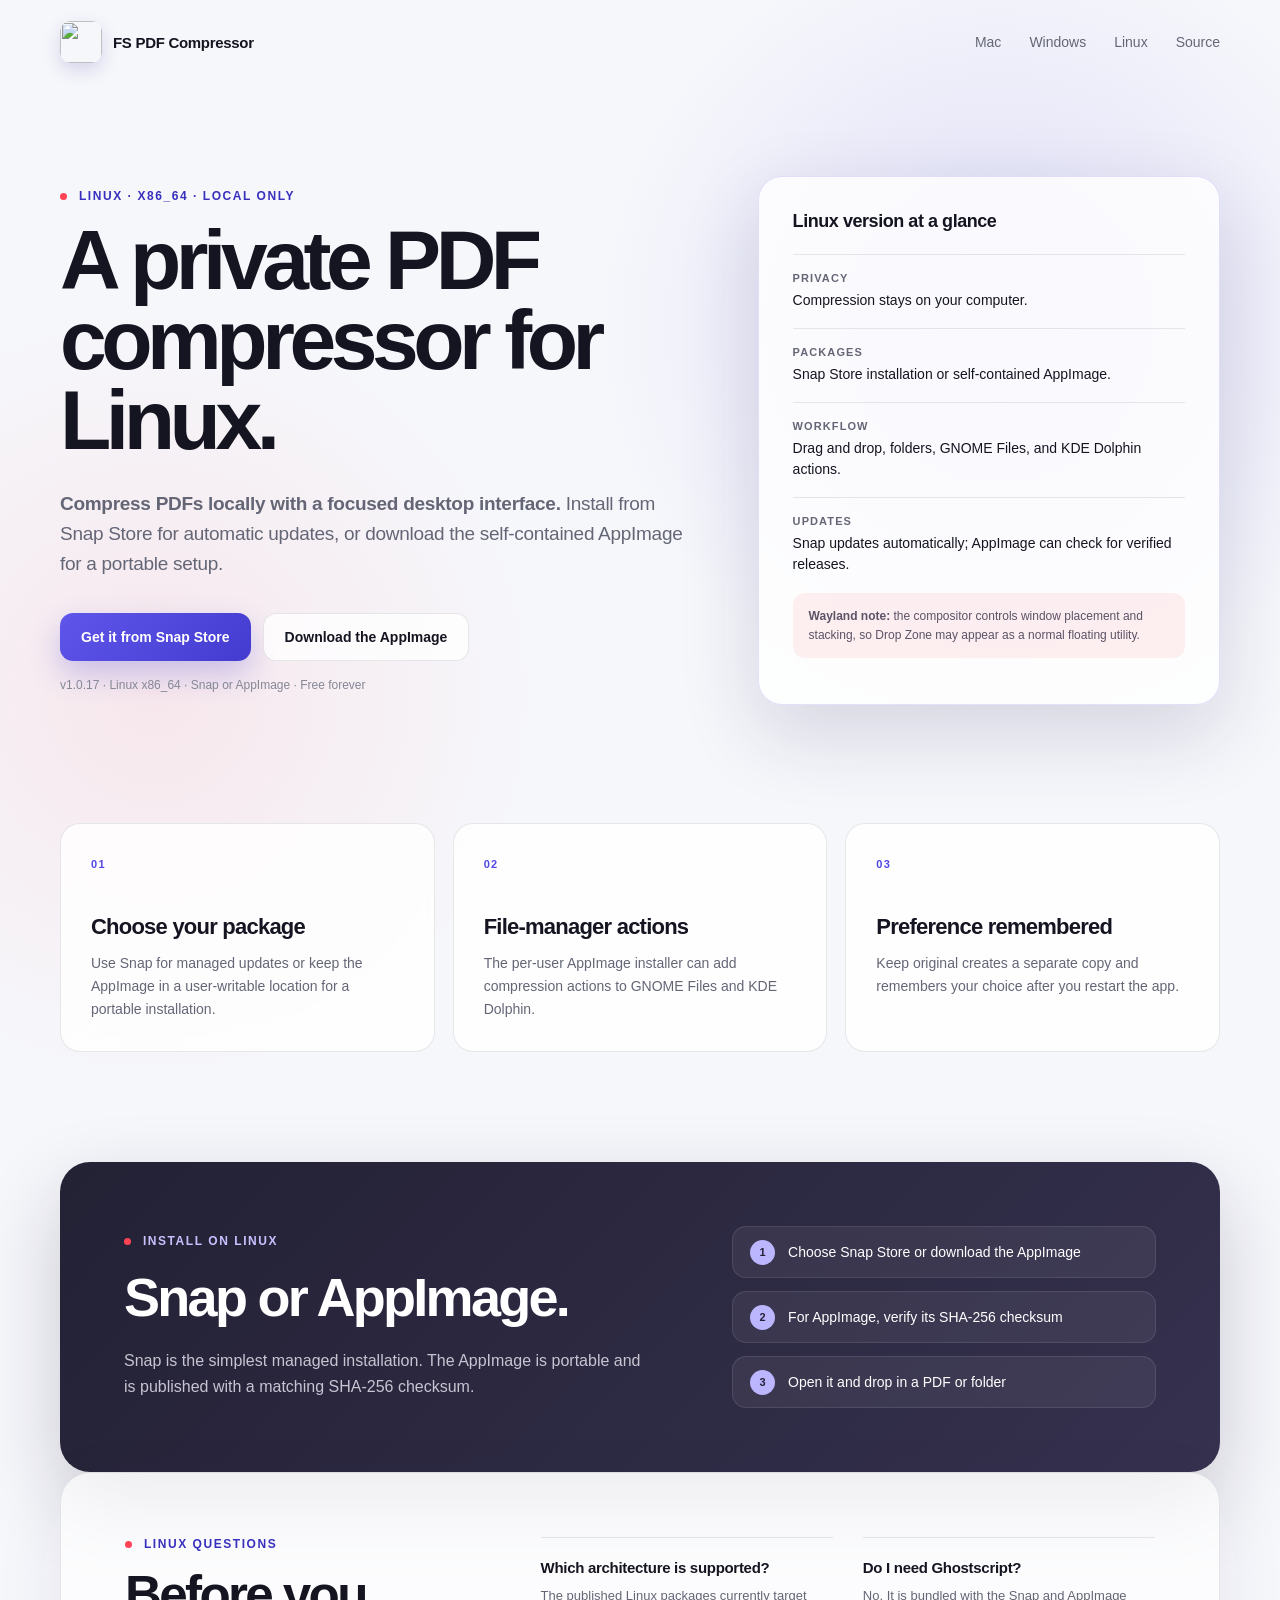
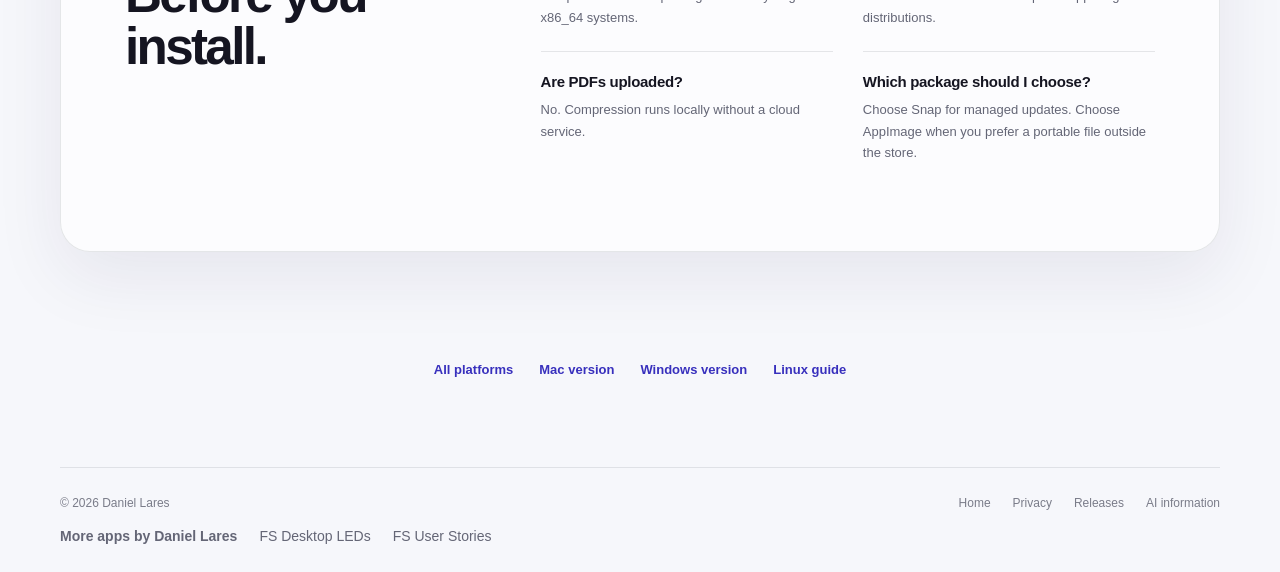
==== commit 5a0a9e07: "Document version 1.0.17 and credit the Smart scans contribution" ====
--- a/docs/linux/index.html
+++ b/docs/linux/index.html
@@ -8,13 +8,13 @@
     <meta name="robots" content="index, follow, max-image-preview:large"><meta name="theme-color" content="#f6f7fb"><link rel="canonical" href="https://gitlares.github.io/fs-pdf-compressor/linux/">
     <meta property="og:type" content="website"><meta property="og:title" content="Free Offline PDF Compressor for Linux | FS PDF Compressor"><meta property="og:description" content="A private Linux PDF compressor available from Snap Store or as a portable AppImage."><meta property="og:url" content="https://gitlares.github.io/fs-pdf-compressor/linux/"><meta property="og:image" content="https://gitlares.github.io/fs-pdf-compressor/og.png"><meta name="twitter:card" content="summary_large_image">
     <link rel="icon" href="https://raw.githubusercontent.com/gitlares/fs-pdf-compressor/main/assets/PDFCompresor.png"><link rel="stylesheet" href="../styles.css">
-    <script id="software-application-data" type="application/ld+json">{"@context":"https://schema.org","@graph":[{"@type":"WebPage","@id":"https://gitlares.github.io/fs-pdf-compressor/linux/#webpage","url":"https://gitlares.github.io/fs-pdf-compressor/linux/","name":"Free Offline PDF Compressor for Linux","about":{"@id":"https://gitlares.github.io/fs-pdf-compressor/#software"},"inLanguage":"en"},{"@type":"SoftwareApplication","@id":"https://gitlares.github.io/fs-pdf-compressor/#software","name":"FS PDF Compressor","description":"A free, open-source desktop PDF compressor that processes files locally on x86_64 Linux.","applicationCategory":"UtilitiesApplication","operatingSystem":"Linux x86_64","softwareVersion":"1.0.16","downloadUrl":"https://snapcraft.io/fs-pdf-compressor","license":"https://github.com/gitlares/fs-pdf-compressor/blob/main/LICENSE","isAccessibleForFree":true,"offers":{"@type":"Offer","price":"0","priceCurrency":"USD"}}]}</script>
+    <script id="software-application-data" type="application/ld+json">{"@context":"https://schema.org","@graph":[{"@type":"WebPage","@id":"https://gitlares.github.io/fs-pdf-compressor/linux/#webpage","url":"https://gitlares.github.io/fs-pdf-compressor/linux/","name":"Free Offline PDF Compressor for Linux","about":{"@id":"https://gitlares.github.io/fs-pdf-compressor/#software"},"inLanguage":"en"},{"@type":"SoftwareApplication","@id":"https://gitlares.github.io/fs-pdf-compressor/#software","name":"FS PDF Compressor","description":"A free, open-source desktop PDF compressor that processes files locally on x86_64 Linux.","applicationCategory":"UtilitiesApplication","operatingSystem":"Linux x86_64","softwareVersion":"1.0.17","downloadUrl":"https://snapcraft.io/fs-pdf-compressor","license":"https://github.com/gitlares/fs-pdf-compressor/blob/main/LICENSE","isAccessibleForFree":true,"offers":{"@type":"Offer","price":"0","priceCurrency":"USD"}}]}</script>
     <script src="../app.js" defer></script>
   </head>
   <body>
     <header class="site-header"><a class="brand" href="../?platform=all" aria-label="FS PDF Compressor home"><img src="https://raw.githubusercontent.com/gitlares/fs-pdf-compressor/main/assets/PDFCompresor.png" alt="" width="42" height="42"><span>FS PDF Compressor</span></a><nav aria-label="Primary navigation"><a href="../mac/">Mac</a><a href="../windows/">Windows</a><a href="../linux/" aria-current="page">Linux</a><a href="https://github.com/gitlares/fs-pdf-compressor">Source</a></nav></header>
     <main>
-      <section class="platform-hero"><div><p class="eyebrow"><span></span> Linux · x86_64 · Local only</p><h1>A private PDF compressor for Linux.</h1><p class="lede"><strong>Compress PDFs locally with a focused desktop interface.</strong> Install from Snap Store for automatic updates, or download the self-contained AppImage for a portable setup.</p><div class="hero-actions"><a class="button primary" href="https://snapcraft.io/fs-pdf-compressor">Get it from Snap Store</a><a class="button secondary" id="linux-download-button" href="https://github.com/gitlares/fs-pdf-compressor/releases/latest/download/FS-PDF-Compressor-x86_64.AppImage">Download the AppImage</a></div><p class="release-meta"><span data-release-version>v1.0.16</span> · Linux x86_64 · Snap or AppImage · Free forever</p></div>
+      <section class="platform-hero"><div><p class="eyebrow"><span></span> Linux · x86_64 · Local only</p><h1>A private PDF compressor for Linux.</h1><p class="lede"><strong>Compress PDFs locally with a focused desktop interface.</strong> Install from Snap Store for automatic updates, or download the self-contained AppImage for a portable setup.</p><div class="hero-actions"><a class="button primary" href="https://snapcraft.io/fs-pdf-compressor">Get it from Snap Store</a><a class="button secondary" id="linux-download-button" href="https://github.com/gitlares/fs-pdf-compressor/releases/latest/download/FS-PDF-Compressor-x86_64.AppImage">Download the AppImage</a></div><p class="release-meta"><span data-release-version>v1.0.17</span> · Linux x86_64 · Snap or AppImage · Free forever</p></div>
         <aside class="platform-panel" aria-label="Linux version facts"><h2>Linux version at a glance</h2><dl><div><dt>Privacy</dt><dd>Compression stays on your computer.</dd></div><div><dt>Packages</dt><dd>Snap Store installation or self-contained AppImage.</dd></div><div><dt>Workflow</dt><dd>Drag and drop, folders, GNOME Files, and KDE Dolphin actions.</dd></div><div><dt>Updates</dt><dd>Snap updates automatically; AppImage can check for verified releases.</dd></div></dl><p class="platform-note"><strong>Wayland note:</strong> the compositor controls window placement and stacking, so Drop Zone may appear as a normal floating utility.</p></aside>
       </section>
       <section class="features" aria-label="Linux features"><article><span class="feature-number">01</span><h2>Choose your package</h2><p>Use Snap for managed updates or keep the AppImage in a user-writable location for a portable installation.</p></article><article><span class="feature-number">02</span><h2>File-manager actions</h2><p>The per-user AppImage installer can add compression actions to GNOME Files and KDE Dolphin.</p></article><article><span class="feature-number">03</span><h2>Preference remembered</h2><p>Keep original creates a separate copy and remembers your choice after you restart the app.</p></article></section>
